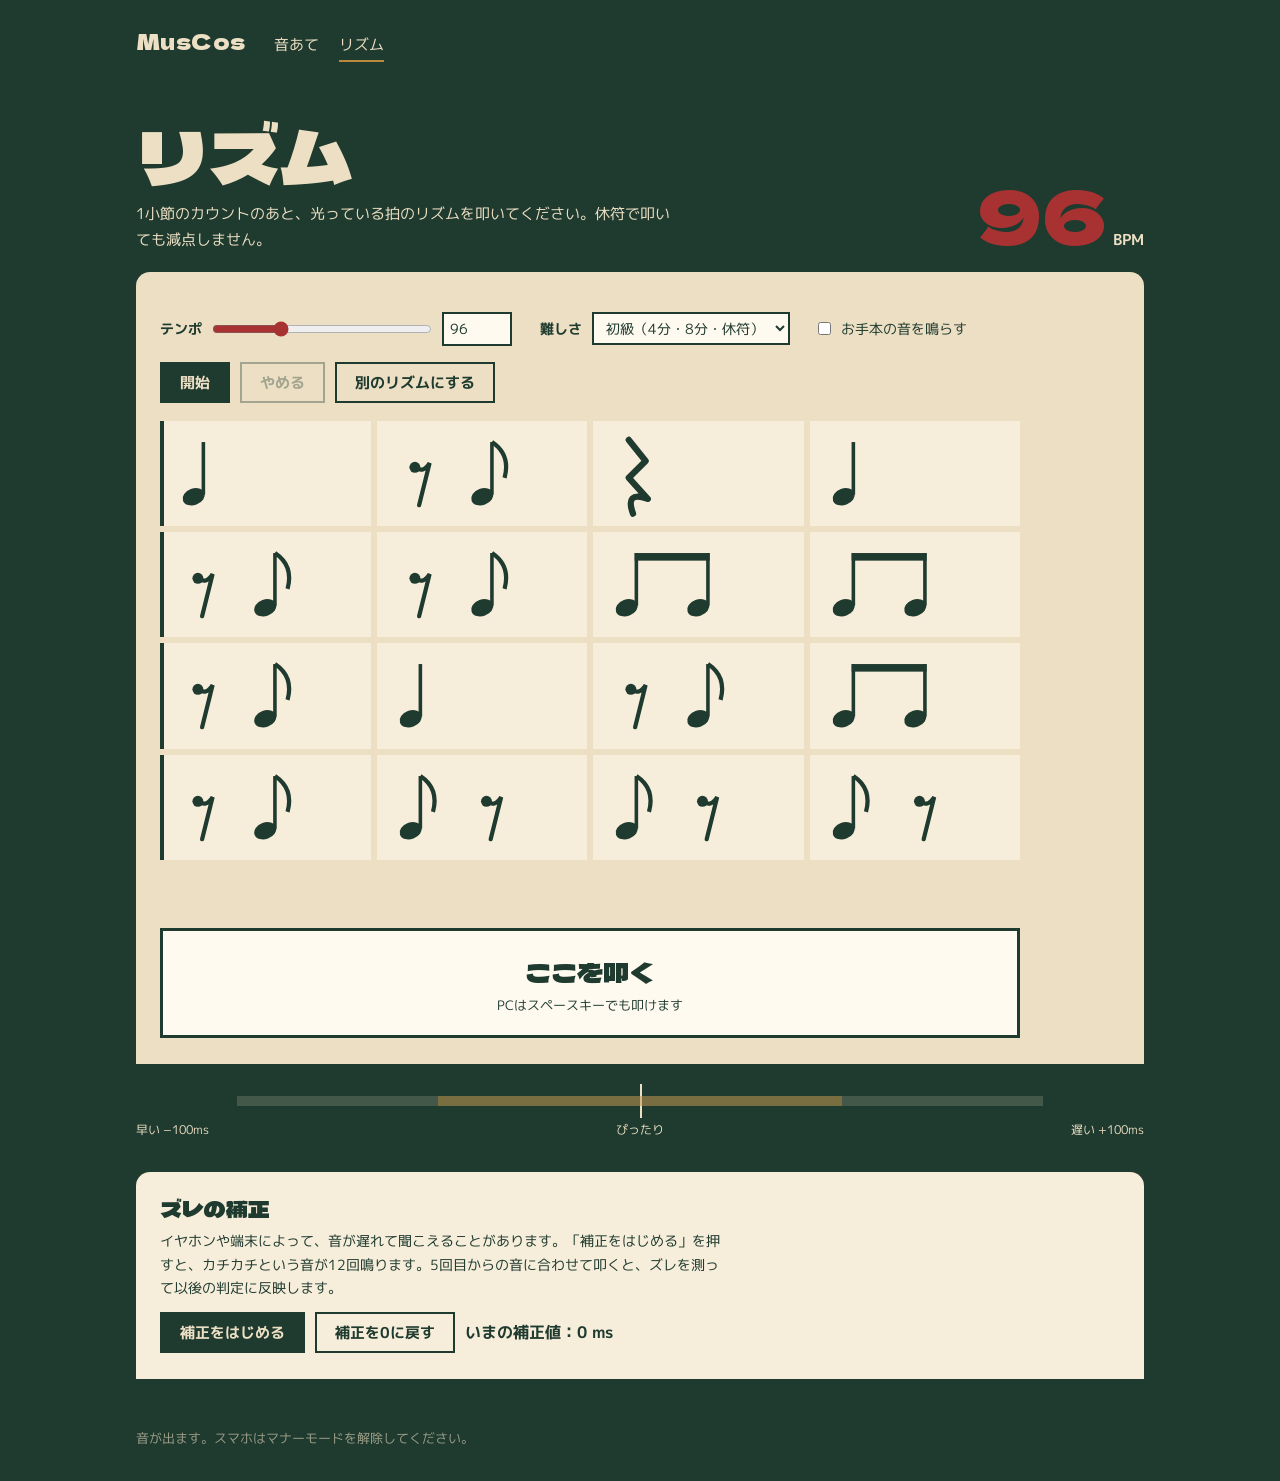
==== rhythm.html @ 89f15996 "first commit" ====
<!doctype html>
<html lang="ja">
<head>
<meta charset="utf-8">
<meta name="viewport" content="width=device-width, initial-scale=1">
<title>リズム — MusCos</title>
<link rel="preconnect" href="https://fonts.googleapis.com">
<link rel="preconnect" href="https://fonts.gstatic.com" crossorigin>
<link href="https://fonts.googleapis.com/css2?family=Dela+Gothic+One&family=M+PLUS+1p:wght@400;700&display=swap" rel="stylesheet">
<link rel="stylesheet" href="css/style.css">
<script type="module" src="js/rhythm.js"></script>
</head>
<body>
<div class="wrap">
  <header class="site-head">
    <a class="brand" href="index.html">MusCos</a>
    <nav>
      <a href="quiz.html">音あて</a>
      <a href="rhythm.html" aria-current="page">リズム</a>
    </nav>
  </header>

  <div class="rhythm-top">
    <div>
      <h1 class="page-title">リズム</h1>
      <p class="page-lead">1小節のカウントのあと、光っている拍のリズムを叩いてください。休符で叩いても減点しません。</p>
    </div>
    <div class="bpm-box"><output id="bpmOut">96</output><span>BPM</span></div>
  </div>

  <section class="panel" style="margin-top:20px">
    <div class="rhythm-controls">
      <div class="field">
        <label for="bpm">テンポ</label>
        <input type="range" id="bpm" min="60" max="180" step="1" value="96">
        <input type="number" id="bpmNum" min="60" max="180" value="96" aria-label="BPMを数字で入力">
      </div>
      <div class="field">
        <label for="level">難しさ</label>
        <select id="level"></select>
      </div>
      <label class="field"><input type="checkbox" id="model"> お手本の音を鳴らす</label>
    </div>
    <div class="btn-row" style="margin-top:16px">
      <button type="button" class="btn primary" id="startBtn">開始</button>
      <button type="button" class="btn" id="stopBtn" disabled>やめる</button>
      <button type="button" class="btn" id="newBtn">別のリズムにする</button>
    </div>

    <div class="grid-wrap">
      <div class="rgrid" id="grid"></div>
      <div class="cursor" id="cursor"></div>
      <div class="countin" id="countin" aria-live="assertive"></div>
    </div>

    <div class="judge" id="judge" aria-live="polite"></div>
    <button type="button" class="tap-pad" id="pad">ここを叩く<small>PCはスペースキーでも叩けます</small></button>
  </section>

  <section class="results" id="results" hidden>
    <div class="panel">
      <h2>結果</h2>
      <p class="big" id="accuracy"></p>
      <table>
        <tr><th>ぴったり（Perfect）</th><td id="rPerfect"></td></tr>
        <tr><th>おしい（Good）</th><td id="rGood"></td></tr>
        <tr><th>ミス</th><td id="rMiss"></td></tr>
        <tr><th>ズレの平均</th><td id="rMean"></td></tr>
      </table>
      <p id="tendency" style="margin-top:8px"></p>
      <p class="sub" id="best"></p>
    </div>
  </section>

  <div style="margin-top:20px">
    <div class="meter" id="meter" aria-hidden="true"></div>
    <div class="meter-scale"><span>早い −100ms</span><span>ぴったり</span><span>遅い +100ms</span></div>
  </div>

  <section class="calib">
    <div class="panel">
      <h2>ズレの補正</h2>
      <p>イヤホンや端末によって、音が遅れて聞こえることがあります。「補正をはじめる」を押すと、カチカチという音が12回鳴ります。5回目からの音に合わせて叩くと、ズレを測って以後の判定に反映します。</p>
      <div class="btn-row" style="margin-top:12px">
        <button type="button" class="btn primary" id="calibBtn">補正をはじめる</button>
        <button type="button" class="btn" id="calibReset">補正を0に戻す</button>
        <span id="calibValue" style="font-weight:700"></span>
      </div>
    </div>
  </section>

  <footer class="site-foot">音が出ます。スマホはマナーモードを解除してください。</footer>
</div>
</body>
</html>
---- css/style.css ----
/* MusCos — デザイン案B「レコード喫茶」 */
:root {
  --green: #1f3a2e;
  --green-deep: #172d23;
  --cream: #ecdfc4;
  --cream-light: #f6eedb;
  --paper: #fffaf0;
  --brass: #b8893a;
  --red: #a83232;
  --ink: #1f3a2e;
  --font-head: "Dela Gothic One", "M PLUS 1p", sans-serif;
  --font-body: "M PLUS 1p", sans-serif;
}

* { box-sizing: border-box; margin: 0; padding: 0; }
html { -webkit-text-size-adjust: 100%; }
body {
  background: var(--green);
  color: var(--cream);
  font-family: var(--font-body);
  font-size: 16px;
  line-height: 1.7;
  min-height: 100vh;
}
a { color: inherit; }
button, select, input { font: inherit; color: inherit; }
button { cursor: pointer; }
:focus-visible { outline: 3px solid var(--brass); outline-offset: 2px; }

.wrap { max-width: 1040px; margin: 0 auto; padding: 0 16px; }

/* ---------- ヘッダー ---------- */
.site-head { display: flex; align-items: baseline; gap: 28px; padding: 22px 0 10px; flex-wrap: wrap; }
.site-head .brand { font-family: var(--font-head); font-size: 22px; text-decoration: none; letter-spacing: .02em; }
.site-head nav { display: flex; gap: 20px; font-size: 15px; }
.site-head nav a { text-decoration: none; padding-bottom: 2px; border-bottom: 2px solid transparent; }
.site-head nav a[aria-current="page"] { border-color: var(--brass); }
.site-foot { padding: 48px 0 32px; font-size: 13px; opacity: .6; }

/* ---------- 見出し ---------- */
.page-title { font-family: var(--font-head); font-weight: 400; font-size: clamp(40px, 8vw, 72px); line-height: 1.05; margin-top: 20px; }
.page-lead { max-width: 36em; margin-top: 10px; font-size: 15px; }

/* ---------- パネル（クリーム色のメニュー板） ---------- */
.panel {
  background: var(--cream);
  color: var(--ink);
  border-radius: 14px 14px 0 0;
  padding: 22px 24px 26px;
  position: relative;
}
.panel h2 { font-family: var(--font-head); font-weight: 400; font-size: 22px; line-height: 1.3; }
.panel .sub { font-size: 14px; margin-top: 2px; }

/* ---------- ボタン ---------- */
.btn {
  border: 2px solid var(--ink);
  background: transparent;
  padding: 8px 18px;
  font-weight: 700;
  font-size: 15px;
  line-height: 1.4;
}
.btn:disabled { opacity: .35; cursor: default; }
.btn.primary { background: var(--ink); color: var(--cream); }
.btn.primary:not(:disabled):hover { background: var(--green-deep); }
.btn.accent { background: var(--brass); border-color: var(--brass); color: var(--green-deep); }
.btn-row { display: flex; gap: 10px; flex-wrap: wrap; align-items: center; }

/* 選択式のボタン列（モード・難易度） */
.choice { display: flex; flex-wrap: wrap; gap: 0; border: 2px solid var(--ink); width: fit-content; }
.choice button { border: 0; background: transparent; padding: 7px 16px; font-weight: 700; font-size: 15px; }
.choice button + button { border-left: 2px solid var(--ink); }
.choice button[aria-pressed="true"] { background: var(--ink); color: var(--cream); }

.field { display: flex; align-items: center; gap: 10px; flex-wrap: wrap; font-size: 14px; }
.field label { font-weight: 700; }
.field select { border: 2px solid var(--ink); background: var(--paper); padding: 4px 8px; }

/* ---------- レコード盤 ---------- */
.disc {
  border-radius: 50%;
  background: repeating-radial-gradient(circle, #151515 0 1.4px, #262626 1.4px 3px);
  display: grid; place-items: center;
  box-shadow: 0 0 0 2px #0e0e0e;
}
.disc i { display: block; width: 36%; height: 36%; border-radius: 50%; background: var(--red); position: relative; }
.disc i::after { content: ""; position: absolute; inset: 44%; border-radius: 50%; background: var(--green-deep); }
.disc.spin { animation: spin 1.6s linear infinite; }
@keyframes spin { to { transform: rotate(360deg); } }

/* ---------- トップ ---------- */
.hero { display: grid; grid-template-columns: 1fr auto; gap: 24px; align-items: end; margin-top: 28px; }
.hero h1 { font-family: var(--font-head); font-weight: 400; font-size: clamp(64px, 15vw, 150px); line-height: .95; letter-spacing: -.01em; }
.hero p { margin-top: 18px; max-width: 30em; }
.hero .disc { width: clamp(120px, 24vw, 230px); aspect-ratio: 1; margin-bottom: 8px; }
.menu-board { margin-top: 44px; max-width: 720px; }
.menu-board .panel { padding: 26px 28px 30px; }
.menu-item { display: grid; grid-template-columns: auto 1fr auto; gap: 12px; align-items: baseline; text-decoration: none; padding: 14px 0; }
.menu-item + .menu-item { border-top: 2px solid var(--ink); }
.menu-item .name { font-family: var(--font-head); font-size: clamp(26px, 5vw, 36px); line-height: 1.2; }
.menu-item .dots { border-bottom: 3px dotted var(--ink); transform: translateY(-8px); }
.menu-item .meta { font-weight: 700; font-size: 15px; }
.menu-item .desc { grid-column: 1 / -1; font-size: 14px; margin-top: -4px; }
.menu-item:hover .name { color: var(--red); }
.notice { margin-top: 28px; font-size: 14px; display: flex; gap: 10px; align-items: center; }
.notice svg { flex: none; }

/* ---------- クイズ ---------- */
.quiz-layout { display: grid; grid-template-columns: 300px 1fr; gap: 28px; margin-top: 28px; align-items: start; }
.settings { display: grid; gap: 18px; font-size: 14px; }
.settings h3 { font-size: 13px; font-weight: 700; color: var(--brass); margin-bottom: 6px; }
.settings .choice { border-color: var(--cream); }
.settings .choice button { color: var(--cream); }
.settings .choice button + button { border-color: var(--cream); }
.settings .choice button[aria-pressed="true"] { background: var(--cream); color: var(--ink); }
.settings select { border: 2px solid var(--cream); background: var(--green); color: var(--cream); padding: 4px 8px; }
.settings .check { display: flex; gap: 8px; align-items: center; }
.settings .check input { accent-color: var(--brass); width: 18px; height: 18px; }
.mode-note { font-size: 13px; opacity: .85; }

.quiz-panel .disc { position: absolute; right: 22px; top: -26px; width: 84px; aspect-ratio: 1; }
.quiz-panel .status { min-height: 1.7em; font-size: 14px; margin-top: 4px; }
.quiz-panel .btn-row { margin-top: 16px; }
.result-line { display: flex; align-items: center; gap: 16px; min-height: 48px; margin-top: 10px; flex-wrap: wrap; }
.verdict { font-family: var(--font-head); font-size: 34px; line-height: 1; }
.verdict.ok { color: var(--ink); }
.verdict.ng { color: var(--red); }
.slots { display: flex; gap: 6px; flex-wrap: wrap; }
.slot { min-width: 54px; padding: 4px 8px; border: 2px dashed var(--ink); text-align: center; font-weight: 700; font-size: 14px; background: var(--paper); }
.slot.ok { border-style: solid; background: var(--brass); }
.slot.ng { border-style: solid; border-color: var(--red); color: var(--red); }
.slot small { display: block; font-weight: 400; font-size: 11px; }

.stats { display: flex; gap: 24px; margin-top: 18px; font-size: 13px; flex-wrap: wrap; }
.stats b { font-family: var(--font-head); font-weight: 400; font-size: 26px; color: var(--red); margin-right: 4px; }

/* ---------- 鍵盤 ---------- */
.piano { position: relative; height: 180px; margin-top: 18px; user-select: none; -webkit-user-select: none; touch-action: manipulation; }
.piano.wide { height: 150px; }
.key { position: absolute; top: 0; border: 0; padding: 0; display: flex; align-items: flex-end; justify-content: center; font-size: 12px; font-weight: 700; }
.key.white { height: 100%; background: var(--paper); border: 1.5px solid var(--ink); border-radius: 0 0 6px 6px; padding-bottom: 8px; color: var(--ink); }
.key.black { height: 60%; background: var(--ink); color: var(--cream); border-radius: 0 0 4px 4px; z-index: 2; padding-bottom: 6px; font-size: 10px; }
.key.black.disabled { background: #3a4a42; cursor: default; }
.key.white:active { background: var(--cream-light); }
.key.ok { background: var(--brass) !important; color: var(--green-deep); }
.key.ng { background: var(--red) !important; color: var(--paper); }
.key.ans { box-shadow: inset 0 0 0 4px var(--brass); }
.key.sel { background: #e8d29c !important; }
.piano.wide .key.white { font-size: 10px; padding-bottom: 6px; }
.piano.wide .key span { writing-mode: horizontal-tb; }

.octaves { display: flex; gap: 8px; margin-top: 12px; align-items: center; flex-wrap: wrap; }
.octaves[hidden] { display: none; }
.octaves span { font-size: 14px; font-weight: 700; margin-right: 4px; }
.octaves button { width: 52px; height: 44px; border: 2px solid var(--ink); background: var(--paper); font-family: var(--font-head); font-size: 20px; }
.octaves button:disabled { opacity: .35; }

/* ---------- リズム ---------- */
.rhythm-top { display: grid; grid-template-columns: 1fr auto; gap: 24px; align-items: end; margin-top: 24px; }
.bpm-box { display: flex; align-items: baseline; gap: 6px; }
.bpm-box output { font-family: var(--font-head); font-size: clamp(48px, 9vw, 76px); line-height: 1; color: var(--red); }
.bpm-box span { font-size: 15px; font-weight: 700; }
.rhythm-controls { display: flex; gap: 18px 28px; flex-wrap: wrap; align-items: center; margin-top: 18px; }
.rhythm-controls input[type="range"] { width: 220px; accent-color: var(--red); }
.rhythm-controls input[type="number"] { width: 70px; border: 2px solid var(--ink); background: var(--paper); padding: 3px 6px; }

.grid-wrap { position: relative; margin-top: 18px; max-width: 860px; }
.tap-pad { max-width: 860px; }
.rgrid { display: grid; grid-template-columns: repeat(4, 1fr); gap: 6px; }
.rgrid .cell { background: var(--cream-light); aspect-ratio: 2 / 1; position: relative; color: var(--ink); }
.rgrid .cell svg { width: 100%; height: 100%; display: block; }
.rgrid .cell:nth-child(4n+1) { box-shadow: inset 4px 0 0 var(--ink); }
.rgrid .cell.now { background: var(--brass); }
.rgrid .note.next { color: var(--red); }
.rgrid .note.perfect { color: #6b4d12; }
.rgrid .note.good { color: #5f7a6b; }
.rgrid .note.miss { color: var(--red); opacity: .5; }
.cursor { position: absolute; top: 0; bottom: 0; width: 3px; background: var(--red); pointer-events: none; display: none; }
.countin { position: absolute; inset: 0; display: grid; place-items: center; font-family: var(--font-head); font-size: 96px; color: var(--red); pointer-events: none; text-shadow: 0 2px 0 var(--cream); }

.tap-pad {
  margin-top: 18px; width: 100%; height: 110px;
  border: 3px solid var(--ink); background: var(--paper);
  font-family: var(--font-head); font-size: 26px; color: var(--ink);
  touch-action: manipulation; user-select: none; -webkit-user-select: none;
}
.tap-pad.hit { background: var(--brass); }
.tap-pad small { display: block; font-family: var(--font-body); font-size: 13px; font-weight: 400; }

.meter { position: relative; height: 34px; margin-top: 16px; background: var(--green); }
.meter::before { content: ""; position: absolute; left: 50%; top: 0; bottom: 0; width: 2px; background: var(--cream); }
.meter .zone { position: absolute; top: 12px; height: 10px; background: rgba(184, 137, 58, .35); }
.meter .tick { position: absolute; top: 4px; bottom: 4px; width: 3px; transform: translateX(-1px); }
.meter-scale { display: flex; justify-content: space-between; font-size: 12px; margin-top: 2px; }

.judge { font-family: var(--font-head); font-size: 26px; min-height: 40px; margin-top: 10px; }
.judge.perfect { color: #6b4d12; }
.judge.good { color: #3d5a4b; }
.judge.miss { color: var(--red); }

.results { margin-top: 24px; }
.results table { border-collapse: collapse; margin-top: 10px; font-size: 15px; }
.results th { text-align: left; font-weight: 400; padding: 4px 24px 4px 0; }
.results td { font-family: var(--font-head); font-size: 22px; padding: 4px 0; }
.results .big { font-family: var(--font-head); font-size: 56px; color: var(--red); line-height: 1; }

.calib { margin-top: 32px; }
.calib .panel { background: var(--cream-light); }
.calib p { font-size: 14px; margin-top: 6px; max-width: 40em; }

/* ---------- スマホ ---------- */
@media (max-width: 760px) {
  .quiz-layout { grid-template-columns: 1fr; }
  .hero { grid-template-columns: 1fr; }
  .hero .disc { position: absolute; right: 16px; top: 70px; width: 90px; opacity: .9; }
  .rhythm-top { grid-template-columns: 1fr; }
  .panel { padding: 18px 16px 22px; }
  .piano { height: 150px; }
  .quiz-panel .disc { width: 64px; top: -20px; right: 14px; }
  .countin { font-size: 64px; }
  .rgrid { gap: 3px; }
  .menu-item { grid-template-columns: auto 1fr; }
  .menu-item .dots { display: none; }
  .menu-item .meta { justify-self: end; }
}

@media (prefers-reduced-motion: reduce) {
  .disc.spin { animation: none; }
}
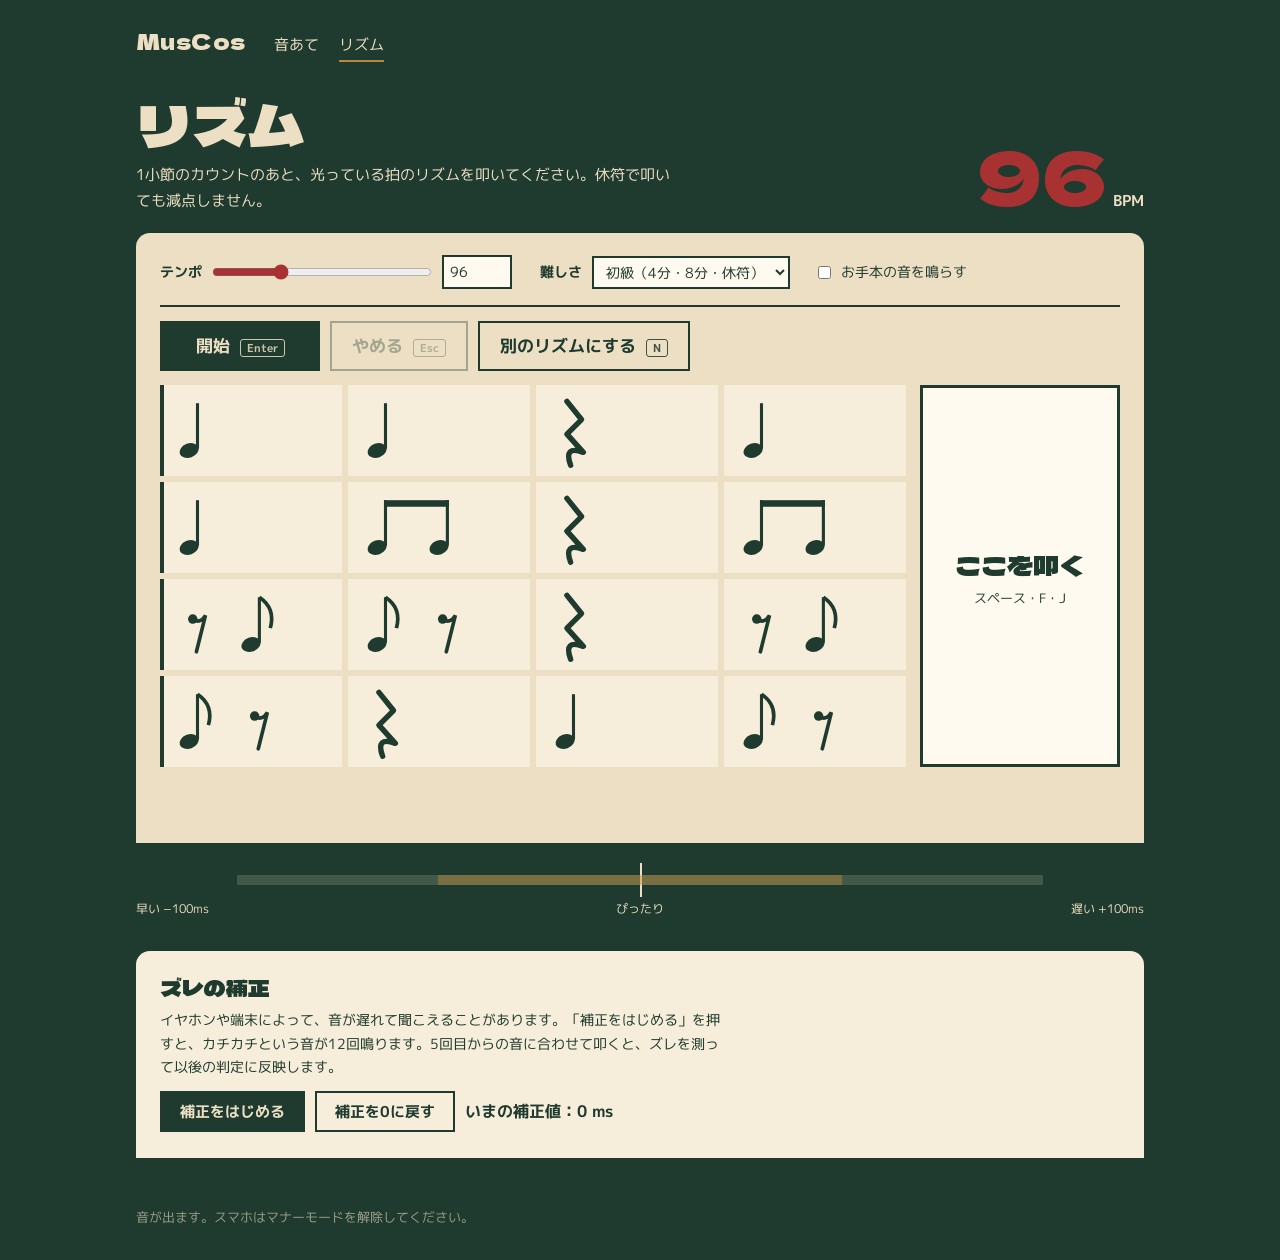
==== commit 018fa7b1: "UIの修正" ====
--- a/rhythm.html
+++ b/rhythm.html
@@ -28,33 +28,39 @@
     <div class="bpm-box"><output id="bpmOut">96</output><span>BPM</span></div>
   </div>
 
-  <section class="panel" style="margin-top:20px">
-    <div class="rhythm-controls">
-      <div class="field">
-        <label for="bpm">テンポ</label>
-        <input type="range" id="bpm" min="60" max="180" step="1" value="96">
-        <input type="number" id="bpmNum" min="60" max="180" value="96" aria-label="BPMを数字で入力">
+  <section class="panel rhythm-panel">
+    <details class="fold" id="settingsFold" open>
+      <summary><span id="foldSummary"></span><span class="fold-open">設定を変える</span></summary>
+      <div class="rhythm-controls">
+        <div class="field">
+          <label for="bpm">テンポ</label>
+          <input type="range" id="bpm" min="60" max="180" step="1" value="96">
+          <input type="number" id="bpmNum" min="60" max="180" value="96" aria-label="BPMを数字で入力">
+        </div>
+        <div class="field">
+          <label for="level">難しさ</label>
+          <select id="level"></select>
+        </div>
+        <label class="field"><input type="checkbox" id="model"> お手本の音を鳴らす</label>
       </div>
-      <div class="field">
-        <label for="level">難しさ</label>
-        <select id="level"></select>
+    </details>
+
+    <div class="play">
+      <div class="grid-wrap">
+        <div class="rgrid" id="grid"></div>
+        <div class="cursor" id="cursor"></div>
+        <div class="countin" id="countin" aria-live="assertive"></div>
       </div>
-      <label class="field"><input type="checkbox" id="model"> お手本の音を鳴らす</label>
+      <div class="judge" id="judge" aria-live="polite"></div>
+      <div class="dock" id="dock">
+        <div class="band">
+          <button type="button" class="btn primary" id="startBtn">開始<kbd>Enter</kbd></button>
+          <button type="button" class="btn" id="stopBtn" disabled>やめる<kbd>Esc</kbd></button>
+          <button type="button" class="btn" id="newBtn">別のリズムにする<kbd>N</kbd></button>
+        </div>
+        <button type="button" class="tap-pad" id="pad">ここを叩く<small>スペース・F・J</small></button>
+      </div>
     </div>
-    <div class="btn-row" style="margin-top:16px">
-      <button type="button" class="btn primary" id="startBtn">開始</button>
-      <button type="button" class="btn" id="stopBtn" disabled>やめる</button>
-      <button type="button" class="btn" id="newBtn">別のリズムにする</button>
-    </div>
-
-    <div class="grid-wrap">
-      <div class="rgrid" id="grid"></div>
-      <div class="cursor" id="cursor"></div>
-      <div class="countin" id="countin" aria-live="assertive"></div>
-    </div>
-
-    <div class="judge" id="judge" aria-live="polite"></div>
-    <button type="button" class="tap-pad" id="pad">ここを叩く<small>PCはスペースキーでも叩けます</small></button>
   </section>
 
   <section class="results" id="results" hidden>
--- a/css/style.css
+++ b/css/style.css
@@ -38,7 +38,7 @@
 .site-foot { padding: 48px 0 32px; font-size: 13px; opacity: .6; }
 
 /* ---------- 見出し ---------- */
-.page-title { font-family: var(--font-head); font-weight: 400; font-size: clamp(40px, 8vw, 72px); line-height: 1.05; margin-top: 20px; }
+.page-title { font-family: var(--font-head); font-weight: 400; font-size: clamp(36px, 6vw, 56px); line-height: 1.05; margin-top: 14px; }
 .page-lead { max-width: 36em; margin-top: 10px; font-size: 15px; }
 
 /* ---------- パネル（クリーム色のメニュー板） ---------- */
@@ -106,9 +106,20 @@
 .notice { margin-top: 28px; font-size: 14px; display: flex; gap: 10px; align-items: center; }
 .notice svg { flex: none; }
 
+/* キー操作の表示（スマホでは出さない） */
+kbd { font-family: var(--font-body); font-size: 11px; font-weight: 700; border: 1.5px solid currentColor; border-radius: 3px; padding: 0 6px; margin-left: 10px; opacity: .85; line-height: 1.6; }
+
+/* 設定のたたみ（スマホだけ。PC では見出しを隠して常に開く） */
+.fold > summary { display: flex; justify-content: space-between; align-items: center; gap: 8px; padding: 9px 12px; border: 2px solid currentColor; font-size: 14px; font-weight: 700; cursor: pointer; list-style: none; }
+.fold > summary::-webkit-details-marker { display: none; }
+.fold > summary .fold-open { color: var(--brass); }
+.fold[open] > summary { margin-bottom: 14px; }
+
 /* ---------- クイズ ---------- */
-.quiz-layout { display: grid; grid-template-columns: 300px 1fr; gap: 28px; margin-top: 28px; align-items: start; }
-.settings { display: grid; gap: 18px; font-size: 14px; }
+.quiz-layout { display: grid; grid-template-columns: 300px 1fr; gap: 28px; margin-top: 22px; align-items: start; }
+.settings { display: grid; gap: 16px; font-size: 14px; }
+.set-inline { display: flex; gap: 14px; align-items: center; flex-wrap: wrap; }
+.set-notes { gap: 2px; margin-top: 12px; }
 .settings h3 { font-size: 13px; font-weight: 700; color: var(--brass); margin-bottom: 6px; }
 .settings .choice { border-color: var(--cream); }
 .settings .choice button { color: var(--cream); }
@@ -119,9 +130,32 @@
 .settings .check input { accent-color: var(--brass); width: 18px; height: 18px; }
 .mode-note { font-size: 13px; opacity: .85; }
 
+.quiz-panel { margin-top: 12px; }
 .quiz-panel .disc { position: absolute; right: 22px; top: -26px; width: 84px; aspect-ratio: 1; }
-.quiz-panel .status { min-height: 1.7em; font-size: 14px; margin-top: 4px; }
-.quiz-panel .btn-row { margin-top: 16px; }
+.quiz-panel .status { min-height: 1.7em; font-size: 14px; margin: 4px 0 16px; }
+
+/* 開始ボタン：影の付いた「押せる板」 */
+.big-start {
+  display: flex; align-items: center; gap: 14px; width: 100%; height: 72px; padding: 0 22px;
+  background: var(--brass); border: 3px solid var(--ink); color: var(--green-deep);
+  font-family: var(--font-head); font-size: 28px; line-height: 1; white-space: nowrap;
+  box-shadow: 0 5px 0 var(--ink); transition: transform .08s, box-shadow .08s;
+}
+.big-start:not(:disabled):active { transform: translateY(4px); box-shadow: 0 1px 0 var(--ink); }
+.big-start:disabled { opacity: .45; cursor: default; }
+.big-start[hidden] { display: none; }
+.big-start svg { width: 26px; height: 26px; flex: none; }
+.big-start kbd { margin-left: auto; font-size: 12px; }
+.big-start.ghost { background: var(--paper); font-size: 22px; }
+.big-pair { display: grid; grid-template-columns: 1fr 1.3fr; gap: 12px; }
+.big-pair[hidden] { display: none; }
+
+/* 鍵盤：画面の下に固定 */
+.tray { position: fixed; left: 0; right: 0; bottom: 0; z-index: 10; background: var(--green-deep); border-top: 4px solid var(--brass); padding: 14px 16px 16px; }
+.tray-inner { max-width: 1008px; margin: 0 auto; }
+.tray .piano, .tray .piano.wide { margin-top: 0; height: 210px; }
+.tray .octaves { margin: 0 0 10px; color: var(--cream); }
+.tray .octaves button { color: var(--ink); }
 .result-line { display: flex; align-items: center; gap: 16px; min-height: 48px; margin-top: 10px; flex-wrap: wrap; }
 .verdict { font-family: var(--font-head); font-size: 34px; line-height: 1; }
 .verdict.ok { color: var(--ink); }
@@ -157,7 +191,7 @@
 .octaves button:disabled { opacity: .35; }
 
 /* ---------- リズム ---------- */
-.rhythm-top { display: grid; grid-template-columns: 1fr auto; gap: 24px; align-items: end; margin-top: 24px; }
+.rhythm-top { display: grid; grid-template-columns: 1fr auto; gap: 24px; align-items: end; margin-top: 8px; }
 .bpm-box { display: flex; align-items: baseline; gap: 6px; }
 .bpm-box output { font-family: var(--font-head); font-size: clamp(48px, 9vw, 76px); line-height: 1; color: var(--red); }
 .bpm-box span { font-size: 15px; font-weight: 700; }
@@ -165,14 +199,27 @@
 .rhythm-controls input[type="range"] { width: 220px; accent-color: var(--red); }
 .rhythm-controls input[type="number"] { width: 70px; border: 2px solid var(--ink); background: var(--paper); padding: 3px 6px; }
 
-.grid-wrap { position: relative; margin-top: 18px; max-width: 860px; }
-.tap-pad { max-width: 860px; }
+/* 音符（左）と叩くボタン（右）。スマホでは .dock を画面下に固定する */
+.rhythm-panel { margin-top: 20px; }
+.rhythm-panel .rhythm-controls { margin-top: 0; }
+.play { display: grid; grid-template-columns: minmax(0, 1fr) 200px; grid-template-areas: "band band" "grid pad" "judge judge"; column-gap: 14px; margin-top: 16px; }
+.dock { display: contents; }
+.band { grid-area: band; display: flex; gap: 10px; flex-wrap: wrap; align-items: center; padding-top: 14px; margin-bottom: 14px; border-top: 2px solid var(--ink); }
+.band .btn { padding: 11px 20px; font-size: 17px; }
+.band .btn.primary { min-width: 160px; }
+.play .grid-wrap { grid-area: grid; margin-top: 0; }
+.play .tap-pad { grid-area: pad; margin: 0; height: auto; }
+.play .judge { grid-area: judge; }
+
+.grid-wrap { position: relative; margin-top: 18px; }
 .rgrid { display: grid; grid-template-columns: repeat(4, 1fr); gap: 6px; }
 .rgrid .cell { background: var(--cream-light); aspect-ratio: 2 / 1; position: relative; color: var(--ink); }
-.rgrid .cell svg { width: 100%; height: 100%; display: block; }
+.rgrid .cell svg { width: 100%; height: 100%; display: block; overflow: visible; }
 .rgrid .cell:nth-child(4n+1) { box-shadow: inset 4px 0 0 var(--ink); }
 .rgrid .cell.now { background: var(--brass); }
-.rgrid .note.next { color: var(--red); }
+/* 叩いたときのエフェクト（輪・矢印）と音符の弾み */
+.rgrid .note, .rgrid .fx { transform-box: fill-box; transform-origin: center; }
+.rgrid .fx { pointer-events: none; }
 .rgrid .note.perfect { color: #6b4d12; }
 .rgrid .note.good { color: #5f7a6b; }
 .rgrid .note.miss { color: var(--red); opacity: .5; }
@@ -210,13 +257,32 @@
 .calib p { font-size: 14px; margin-top: 6px; max-width: 40em; }
 
 /* ---------- スマホ ---------- */
+@media (min-width: 761px) {
+  .fold > summary { display: none; }
+}
+@media (max-height: 720px) and (min-width: 761px) {
+  .tray .piano, .tray .piano.wide { height: 160px; }
+}
+
 @media (max-width: 760px) {
-  .quiz-layout { grid-template-columns: 1fr; }
+  kbd, .key-help, .tap-pad small { display: none; }
+  .big-start { height: 58px; font-size: 22px; padding: 0 14px; gap: 10px; }
+  .big-start.ghost { font-size: 18px; }
+  .tray { padding: 10px 8px 12px; }
+  .tray .piano, .tray .piano.wide { height: 170px; }
+  .play { display: block; }
+  .dock { display: block; position: fixed; left: 0; right: 0; bottom: 0; z-index: 10; background: var(--green-deep); border-top: 3px solid var(--brass); padding: 10px 12px 12px; }
+  .band { border: 0; padding: 0; margin-bottom: 10px; flex-wrap: nowrap; }
+  .band .btn { flex: 1; min-width: 0; padding: 9px 8px; font-size: 15px; border-color: var(--cream); color: var(--cream); }
+  .band .btn.primary { flex: 1.3; min-width: 0; background: var(--brass); border-color: var(--brass); color: var(--green-deep); }
+  .band #startBtn:disabled, .band #stopBtn:disabled { display: none; }
+  .play .tap-pad { height: 120px; }
+  .quiz-layout { grid-template-columns: 1fr; gap: 0; }
+  .quiz-panel { margin-top: 30px; }
   .hero { grid-template-columns: 1fr; }
   .hero .disc { position: absolute; right: 16px; top: 70px; width: 90px; opacity: .9; }
   .rhythm-top { grid-template-columns: 1fr; }
   .panel { padding: 18px 16px 22px; }
-  .piano { height: 150px; }
   .quiz-panel .disc { width: 64px; top: -20px; right: 14px; }
   .countin { font-size: 64px; }
   .rgrid { gap: 3px; }
